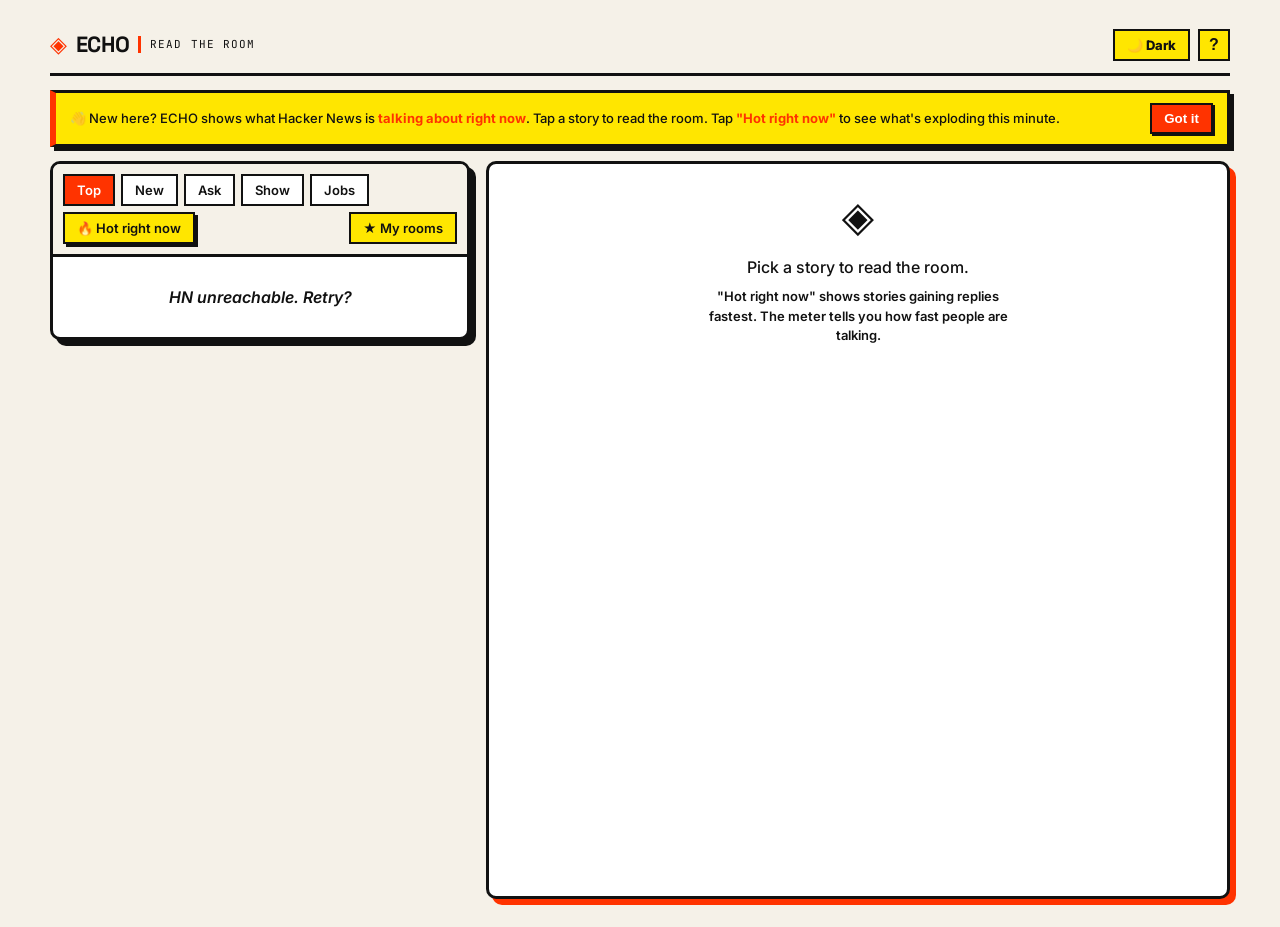
==== index.html @ 6caa63e9 "Mobile UX overhaul: full-screen reader takeover, back button, larger tap targets, safe-area, sticky " ====
<!DOCTYPE html>
<html lang="en">
<head>
  <meta charset="UTF-8">
  <meta name="viewport" content="width=device-width, initial-scale=1.0">
  <title>ECHO — read the room on Hacker News</title>
  <link rel="preconnect" href="https://fonts.googleapis.com">
  <link rel="preconnect" href="https://fonts.gstatic.com" crossorigin>
  <link href="https://fonts.googleapis.com/css2?family=Space+Grotesk:wght@400;500;600;700;800&family=Inter:wght@400;500;600;700&family=JetBrains+Mono:wght@400;500;700&display=swap" rel="stylesheet">
  <link rel="stylesheet" href="styles.css">
  <link rel="manifest" href="manifest.json">
</head>
<body>
  <div class="shell">
    <header class="topbar">
      <div class="brand">
        <span class="glyph">◈</span>
        <span class="name">ECHO</span>
        <span class="tag">read the room</span>
      </div>
      <div style="display:flex;gap:8px;align-items:center">
        <button class="theme-btn" id="theme-btn" title="Toggle dark / light">🌙 Dark</button>
        <button class="help-btn" id="help-btn" title="How to use ECHO">?</button>
      </div>
    </header>

    <div class="onboard" id="onboard">
      <span>👋 New here? ECHO shows what Hacker News is <b>talking about right now</b>. Tap a story to read the room. Tap <b>"Hot right now"</b> to see what's exploding this minute.</span>
      <button id="onboard-close">Got it</button>
    </div>

    <main class="layout">
      <section class="feed" id="feed">
        <div class="feed-tabs" id="tabs">
          <button class="tab active" data-feed="top">Top</button>
          <button class="tab" data-feed="new">New</button>
          <button class="tab" data-feed="ask">Ask</button>
          <button class="tab" data-feed="show">Show</button>
          <button class="tab" data-feed="job">Jobs</button>
          <button class="tab sort active" id="sort-hot" data-sort="hot">🔥 Hot right now</button>
          <button class="tab" id="rooms-btn">★ My rooms</button>
        </div>
        <div class="feed-list" id="feed-list">
          <div class="loading">tuning in…</div>
        </div>
      </section>

      <section class="reader" id="reader">
        <div class="reader-empty" id="reader-empty">
          <div class="reader-glyph">◈</div>
          <p>Pick a story to read the room.</p>
          <p class="hint">"Hot right now" shows stories gaining replies fastest. The meter tells you how fast people are talking.</p>
        </div>
        <article class="story" id="story" hidden>
          <button class="reader-back" id="reader-back" aria-label="Back to feed">← Back</button>
          <div class="story-actions">
            <button class="save-btn" id="save-btn">☆ Save</button>
          </div>
          <div class="story-meta">
            <span class="story-score" id="s-score"></span>
            <span class="story-by" id="s-by"></span>
            <span class="story-age" id="s-age"></span>
            <span class="hot-badge" id="s-hot" hidden>🔥 Hot right now</span>
          </div>
          <h1 class="story-title" id="s-title"></h1>
          <a class="story-link" id="s-url" target="_blank" rel="noopener"></a>
          <div class="velobar">
            <span class="velo-label">how fast people are replying</span>
            <div class="velo-track"><div class="velo-fill" id="s-velo"></div></div>
            <span class="velo-num" id="s-velo-num"></span>
          </div>
          <button class="summary-btn" id="summary-btn">✨ Summarize the debate</button>
          <div class="summary-box" id="summary-box" hidden></div>
          <div class="comments" id="comments">
            <div class="loading">loading the conversation…</div>
          </div>
        </article>
      </section>
    </main>

    <div class="rooms-panel" id="rooms-panel" hidden>
      <div class="rooms-head">
        <h2>★ My rooms</h2>
        <button id="rooms-close">✕</button>
      </div>
      <p class="rooms-sub">Save stories into rooms to group them. Stored on your device.</p>
      <div class="rooms-list" id="rooms-list"></div>
      <div class="room-new">
        <input type="text" id="room-name" placeholder="New room name (e.g. AI watch)" />
        <button id="room-add">Add</button>
      </div>
    </div>
  </div>

  <div class="modal" id="help-modal" hidden>
    <div class="modal-box">
      <h2>How to use ECHO</h2>
      <ul>
        <li><b>Top / New / Ask / Show / Jobs</b> — pick what to read.</li>
        <li><b>🔥 Hot right now</b> — sorts by how fast replies are arriving this minute (not total score).</li>
        <li><b>Velocity meter</b> — how quickly people are commenting. Full bar = busy debate.</li>
        <li><b>✨ Summarize the debate</b> — AI explains what commenters are arguing about.</li>
        <li><b>☆ Save / ★ My rooms</b> — keep stories you like, grouped your way.</li>
      </ul>
      <button id="help-close">Close</button>
    </div>
  </div>

  <script src="config.js"></script>
  <script src="app.js"></script>
</body>
</html>
---- styles.css ----
:root{
  --paper:#F5F1E8;
  --ink:#111111;
  --red:#FF3300;
  --yellow:#FFE600;
  --line:#111111;
  --r:10px;
}
*{box-sizing:border-box;margin:0;padding:0}
html{-webkit-text-size-adjust:100%}
body{font-family:"Inter",system-ui,sans-serif;background:var(--paper);color:var(--ink);
  line-height:1.5;padding:clamp(12px,3vw,28px)}
.shell{max-width:1180px;margin:0 auto;display:flex;flex-direction:column;gap:14px}

/* topbar */
.topbar{display:flex;justify-content:space-between;align-items:center;
  border-bottom:3px solid var(--line);padding-bottom:12px}
.brand{display:flex;align-items:center;gap:9px}
.glyph{color:var(--red);font-size:22px}
.name{font-family:"Space Grotesk",sans-serif;font-weight:800;font-size:22px;letter-spacing:-.02em}
.tag{font-family:"JetBrains Mono",monospace;font-size:11px;color:var(--ink);
  text-transform:uppercase;letter-spacing:.1em;border-left:3px solid var(--red);padding-left:9px}
.help-btn{width:32px;height:32px;border-radius:0;border:2px solid var(--line);
  background:var(--yellow);color:var(--ink);font-size:16px;cursor:pointer;font-weight:800}
.help-btn:hover{box-shadow:2px 2px 0 var(--line)}

/* onboarding */
.onboard{display:flex;align-items:center;gap:12px;background:var(--yellow);
  border:3px solid var(--line);border-left:6px solid var(--red);
  box-shadow:4px 4px 0 var(--line);padding:10px 14px;font-size:13px;color:var(--ink);font-weight:500}
.onboard b{color:var(--red)}
.onboard button{margin-left:auto;background:var(--red);color:#fff;border:2px solid var(--line);
  box-shadow:2px 2px 0 var(--line);padding:6px 12px;font-weight:800;cursor:pointer;white-space:nowrap}
.onboard button:active{transform:translate(2px,2px);box-shadow:0 0 0}

/* layout */
.layout{display:grid;grid-template-columns:minmax(320px,420px) 1fr;gap:16px;align-items:start}
@media(max-width:820px){.layout{grid-template-columns:1fr}}

/* feed */
.feed{background:#fff;border:3px solid var(--line);box-shadow:6px 6px 0 var(--line);
  border-radius:var(--r);overflow:hidden;max-height:82vh;display:flex;flex-direction:column}
.feed-tabs{display:flex;flex-wrap:wrap;gap:6px;padding:10px;border-bottom:3px solid var(--line);
  background:var(--paper);position:sticky;top:0;z-index:2}
.tab{background:#fff;border:2px solid var(--line);color:var(--ink);font-size:13px;
  font-weight:600;padding:6px 12px;border-radius:0;cursor:pointer;font-family:inherit}
.tab:hover{background:var(--yellow)}
.tab.active{background:var(--red);color:#fff;border-color:var(--line)}
.tab.sort{color:var(--ink);border:2px solid var(--line);background:var(--yellow)}
.tab.sort.active{background:var(--yellow);color:var(--ink);box-shadow:3px 3px 0 var(--line)}
#rooms-btn{margin-left:auto;background:var(--yellow);color:var(--ink);border:2px solid var(--line)}
.feed-list{overflow-y:auto;padding:8px}
.fitem{padding:12px;border:2px solid var(--line);box-shadow:3px 3px 0 var(--line);
  background:#fff;cursor:pointer;display:flex;flex-direction:column;gap:6px;margin-bottom:8px;
  transition:transform .08s,box-shadow .08s}
.fitem:hover{transform:translate(-1px,-1px);box-shadow:4px 4px 0 var(--line)}
.fitem:active{transform:translate(2px,2px);box-shadow:1px 1px 0 var(--line)}
.fitem.active{background:var(--yellow);border-color:var(--line)}
.fitem-top{display:flex;align-items:baseline;gap:8px}
.frank{font-family:"JetBrains Mono",monospace;font-size:11px;color:var(--ink);font-weight:700;min-width:20px}
.ftitle{font-size:14px;font-weight:700;line-height:1.35;flex:1}
.fmeta{display:flex;gap:12px;font-size:11px;color:var(--ink);font-family:"JetBrains Mono",monospace;flex-wrap:wrap;font-weight:600}
.fmeta .score{color:var(--red)}
.fvelo{display:flex;align-items:center;gap:6px;margin-top:2px}
.fvelo-bar{flex:1;height:6px;background:#fff;border:2px solid var(--line);border-radius:0;overflow:hidden}
.fvelo-bar i{display:block;height:100%;background:var(--red);border-radius:0}
.fvelo-num{font-size:10px;color:var(--ink);font-family:"JetBrains Mono",monospace;font-weight:700;min-width:60px;text-align:right}
.hot-badge{font-size:10px;color:var(--ink);background:var(--yellow);padding:1px 6px;border:2px solid var(--line);font-weight:800}

/* reader */
.reader{background:#fff;border:3px solid var(--line);box-shadow:6px 6px 0 var(--red);
  border-radius:var(--r);min-height:82vh;padding:20px;overflow-y:auto;max-height:82vh}
.reader-empty{display:flex;flex-direction:column;align-items:center;justify-content:center;
  height:100%;text-align:center;color:var(--ink);gap:8px;font-weight:500}
.reader-glyph{font-size:42px;color:var(--line)}
.reader-empty .hint{font-size:13px;max-width:34ch;font-weight:600}
.story-actions{margin-bottom:10px}
.save-btn{background:var(--yellow);border:2px solid var(--line);color:var(--ink);
  box-shadow:3px 3px 0 var(--line);border-radius:0;padding:6px 14px;cursor:pointer;font-size:13px;font-weight:800}
.save-btn:active{transform:translate(2px,2px);box-shadow:0 0 0}
.save-btn.saved{background:var(--red);color:#fff}
.story-meta{display:flex;align-items:center;gap:12px;font-size:12px;color:var(--ink);
  font-family:"JetBrains Mono",monospace;margin-bottom:10px;flex-wrap:wrap;font-weight:600}
.story-score{color:var(--red)}
.hot-badge{font-size:10px;color:var(--ink);background:var(--yellow);padding:2px 7px;border:2px solid var(--line);font-weight:800}
.story-title{font-family:"Space Grotesk",sans-serif;font-size:clamp(20px,3vw,28px);
  font-weight:800;line-height:1.1;letter-spacing:-.01em;margin-bottom:8px}
.story-link{display:inline-block;font-size:12px;color:var(--red);text-decoration:none;
  font-family:"JetBrains Mono",monospace;font-weight:700;margin-bottom:16px;word-break:break-all}
.story-link:hover{text-decoration:underline;background:var(--yellow)}
.velobar{display:flex;align-items:center;gap:10px;padding:12px 14px;background:var(--paper);
  border:2px solid var(--line);box-shadow:3px 3px 0 var(--line);margin-bottom:14px}
.velo-label{font-size:11px;color:var(--ink);font-weight:700;white-space:nowrap;text-transform:uppercase;letter-spacing:.05em}
.velo-track{flex:1;height:10px;background:#fff;border:2px solid var(--line);border-radius:0;overflow:hidden}
.velo-fill{height:100%;background:var(--red);border-radius:0;width:0;transition:width .4s}
.velo-num{font-family:"JetBrains Mono",monospace;font-size:13px;color:var(--ink);font-weight:800;white-space:nowrap}
.summary-btn{background:var(--yellow);border:2px solid var(--line);color:var(--ink);
  box-shadow:3px 3px 0 var(--line);border-radius:0;padding:9px 14px;cursor:pointer;font-size:13px;font-weight:800;margin-bottom:12px}
.summary-btn:hover{background:#fff}
.summary-btn:active{transform:translate(2px,2px);box-shadow:0 0 0}
.summary-box{background:#fff;border:2px solid var(--line);border-left:6px solid var(--red);
  box-shadow:4px 4px 0 var(--line);padding:14px 16px;font-size:14px;line-height:1.6;margin-bottom:14px;color:var(--ink);font-weight:500}
.summary-box .sum-head{display:flex;align-items:center;gap:7px;font-family:"JetBrains Mono",monospace;
  font-size:11px;text-transform:uppercase;letter-spacing:.08em;color:var(--red);margin-bottom:10px;font-weight:700}
.summary-box ul{list-style:none;display:flex;flex-direction:column;gap:10px;margin:0;padding:0}
.summary-box li{position:relative;padding-left:20px;color:var(--ink);font-weight:500}
.summary-box li::before{content:"▸";position:absolute;left:0;color:var(--red);font-weight:800}
.summary-box.loading{color:var(--ink);font-style:italic;border-left-color:var(--line);font-weight:600}
.summary-box.error{color:var(--red);border-left-color:var(--red);font-weight:700}
.comments{display:flex;flex-direction:column;gap:14px}
.cm{font-size:14px;line-height:1.55}
.cm-head{display:flex;gap:10px;align-items:center;font-size:12px;color:var(--ink);
  font-family:"JetBrains Mono",monospace;margin-bottom:4px;font-weight:600}
.cm-by{color:var(--ink);font-weight:800}
.cm-text{padding-left:12px;border-left:3px solid var(--line);color:var(--ink);font-weight:500}
.cm-text p{margin:0 0 8px}
.cm.collapsed .cm-text,.cm.collapsed .cm-kids{display:none}
.cm-toggle{cursor:pointer;color:var(--red);user-select:none;font-weight:800}
.cm-kids{margin-top:12px;padding-left:16px;border-left:2px solid var(--line);
  display:flex;flex-direction:column;gap:12px}
.loading{color:var(--ink);font-style:italic;padding:20px;text-align:center;font-weight:600}

/* skeleton shimmer */
.skeleton{display:flex;flex-direction:column;gap:8px;cursor:default;box-shadow:none!important;border-style:dashed!important}
.sk-line{height:12px;background:linear-gradient(90deg,rgba(128,128,128,.18),rgba(128,128,128,.35),rgba(128,128,128,.18));background-size:200% 100%;animation:shimmer 1.1s infinite;margin-bottom:4px}
.sk-bar{height:6px;background:linear-gradient(90deg,rgba(128,128,128,.18),rgba(128,128,128,.35),rgba(128,128,128,.18));background-size:200% 100%;animation:shimmer 1.1s infinite}
@keyframes shimmer{0%{background-position:200% 0}100%{background-position:-200% 0}}

/* rooms */
.rooms-panel[hidden]{display:none}
.rooms-panel{position:fixed;top:0;right:0;width:min(340px,90vw);height:100vh;background:#fff;
  border-left:3px solid var(--line);padding:18px;overflow-y:auto;z-index:10;box-shadow:-6px 0 0 var(--red)}
.rooms-head{display:flex;justify-content:space-between;align-items:center;margin-bottom:4px}
.rooms-head h2{font-family:"Space Grotesk",sans-serif;font-size:17px;font-weight:800}
.rooms-head button{background:var(--yellow);border:2px solid var(--line);color:var(--ink);font-size:16px;cursor:pointer;width:30px;height:30px;font-weight:800}
.rooms-sub{font-size:12px;color:var(--ink);margin-bottom:14px;font-weight:500}
.rooms-list{display:flex;flex-direction:column;gap:8px;margin-bottom:16px}
.room-item{display:flex;justify-content:space-between;align-items:center;background:var(--paper);
  border:2px solid var(--line);box-shadow:3px 3px 0 var(--line);padding:10px 12px;font-size:13px;font-weight:600}
.room-item button{background:none;border:none;color:var(--ink);cursor:pointer;font-size:16px;font-weight:800}
.room-new{display:flex;gap:8px}
.room-new input{flex:1;background:#fff;border:2px solid var(--line);border-radius:0;
  padding:8px 10px;color:var(--ink);font-family:inherit;font-size:13px;font-weight:500}
.room-new button{background:var(--red);color:#fff;border:2px solid var(--line);box-shadow:2px 2px 0 var(--line);border-radius:0;padding:8px 14px;font-weight:800;cursor:pointer}

/* theme toggle */
.theme-btn{width:auto;padding:0 12px;height:32px;border-radius:0;border:2px solid var(--line);
  background:var(--yellow);color:var(--ink);font-size:13px;cursor:pointer;font-weight:800;
  font-family:"Inter",sans-serif;display:flex;align-items:center;gap:5px}
.theme-btn:hover{box-shadow:2px 2px 0 var(--line)}
.theme-btn:active{transform:translate(2px,2px);box-shadow:0 0 0}

/* theme morph */
.theme-morph{position:fixed;inset:0;z-index:50;pointer-events:none;
  background:var(--ink);opacity:0;visibility:hidden}
.theme-morph.run{visibility:visible;opacity:1;
  clip-path:circle(0% at var(--mx,90%) var(--my,5%));
  transition:clip-path .55s cubic-bezier(.7,0,.3,1)}
.theme-morph.run.go{clip-path:circle(150% at var(--mx,90%) var(--my,5%))}

/* ===== DARK theme (brutalist dark — refined) ===== */
[data-theme="dark"]{
  --paper:#0E0E12;
  --ink:#E8E8EC;
  --red:#FF5C3D;
  --yellow:#FFE600;
  --line:rgba(255,255,255,0.14);
}
[data-theme="dark"] body{background:var(--paper)}
[data-theme="dark"] .feed,
[data-theme="dark"] .reader,
[data-theme="dark"] .fitem,
[data-theme="dark"] .tab,
[data-theme="dark"] .save-btn,
[data-theme="dark"] .summary-btn,
[data-theme="dark"] .modal-box,
[data-theme="dark"] .room-item,
[data-theme="dark"] .room-new input,
[data-theme="dark"] .rooms-head button,
[data-theme="dark"] .help-btn{background:#16161C;border-color:var(--line)}
[data-theme="dark"] .feed,
[data-theme="dark"] .reader{box-shadow:6px 6px 0 #000}
[data-theme="dark"] .fitem{box-shadow:3px 3px 0 #000}
[data-theme="dark"] .feed-tabs,
[data-theme="dark"] .onboard,
[data-theme="dark"] .velobar,
[data-theme="dark"] .rooms-panel{background:#16161C}
[data-theme="dark"] .onboard{background:#1C1C22}
[data-theme="dark"] .fvelo-bar,
[data-theme="dark"] .velo-track{background:#2A2A32}
[data-theme="dark"] .summary-box{background:#1A1A20}
[data-theme="dark"] .cm-text{border-color:var(--line)}
[data-theme="dark"] .modal{background:rgba(0,0,0,.75)}
[data-theme="dark"] .help-btn{background:var(--yellow);color:var(--ink)}
[data-theme="dark"] .room-new button{background:var(--red);color:#fff}
[data-theme="dark"] .tab:hover{background:#22222A}
[data-theme="dark"] .tab.active{background:var(--red);color:#fff}
[data-theme="dark"] .fitem.active{background:#22222A}
[data-theme="dark"] .hot-badge{background:var(--yellow);color:#0E0E12}
[data-theme="dark"] .reader-empty .hint{color:var(--ink)}
[data-theme="dark"] .loading{color:var(--ink)}

/* modal */
.modal[hidden]{display:none}
.modal{position:fixed;inset:0;background:rgba(17,17,17,.5);display:flex;align-items:center;justify-content:center;z-index:20}
.modal-box{background:#fff;border:3px solid var(--line);box-shadow:8px 8px 0 var(--red);
  border-radius:0;padding:24px;max-width:440px;width:90%}
.modal-box h2{font-family:"Space Grotesk",sans-serif;margin-bottom:14px;font-weight:800}
.modal-box ul{list-style:none;display:flex;flex-direction:column;gap:10px;font-size:14px;margin-bottom:18px;font-weight:500}
.modal-box li{padding-left:14px;border-left:3px solid var(--red);color:var(--ink);font-weight:600}
.modal-box b{color:var(--red)}
.modal-box button{background:var(--yellow);color:var(--ink);border:2px solid var(--line);box-shadow:3px 3px 0 var(--line);border-radius:0;padding:8px 16px;font-weight:800;cursor:pointer}
.modal-box button:active{transform:translate(2px,2px);box-shadow:0 0 0}
.footer{text-align:center;font-size:11px;color:var(--ink);font-family:"JetBrains Mono",monospace;padding-top:4px;font-weight:600}
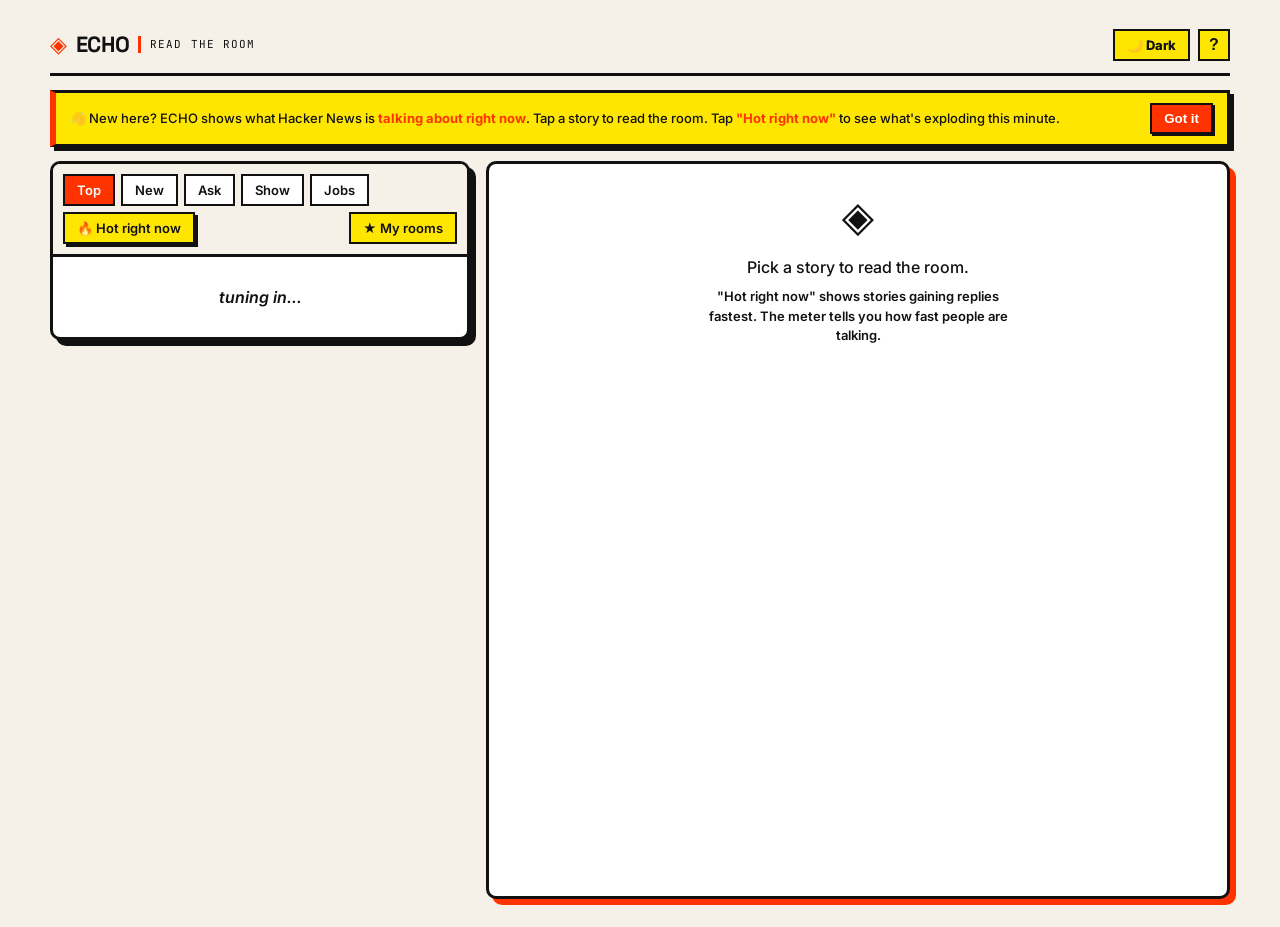
==== commit b5bc5a1e: "Revert to pre-mobile-overhaul state: core ECHO only, original simple mobile, no takeover/back-button" ====
--- a/index.html
+++ b/index.html
@@ -52,7 +52,6 @@
           <p class="hint">"Hot right now" shows stories gaining replies fastest. The meter tells you how fast people are talking.</p>
         </div>
         <article class="story" id="story" hidden>
-          <button class="reader-back" id="reader-back" aria-label="Back to feed">← Back</button>
           <div class="story-actions">
             <button class="save-btn" id="save-btn">☆ Save</button>
           </div>
--- a/styles.css
+++ b/styles.css
@@ -212,3 +212,69 @@
 .modal-box button{background:var(--yellow);color:var(--ink);border:2px solid var(--line);box-shadow:3px 3px 0 var(--line);border-radius:0;padding:8px 16px;font-weight:800;cursor:pointer}
 .modal-box button:active{transform:translate(2px,2px);box-shadow:0 0 0}
 .footer{text-align:center;font-size:11px;color:var(--ink);font-family:"JetBrains Mono",monospace;padding-top:4px;font-weight:600}
+
+/* mobile-only back button (hidden on desktop) */
+.reader-back{display:none}
+@media (max-width: 820px){
+  .reader-back{display:inline-block;background:var(--yellow);border:2px solid var(--line);
+    box-shadow:2px 2px 0 var(--line);color:var(--ink);font-weight:800;font-size:13px;
+    padding:8px 14px;cursor:pointer;margin-bottom:10px}
+  .reader-back:active{transform:translate(2px,2px);box-shadow:0 0 0}
+  .reader::before{display:none!important}
+}
+
+/* ===== MOBILE — excellent UX ===== */
+@media (max-width: 820px) {
+  body{padding:10px;padding-bottom:calc(10px + env(safe-area-inset-bottom))}
+  .shell{gap:10px}
+  .topbar{padding-bottom:8px}
+  .name{font-size:18px}
+  .tag{display:none}
+  .theme-btn,.help-btn{height:38px;font-size:14px}
+  .help-btn{width:38px}
+
+  /* single column, feed first as a compact list */
+  .layout{grid-template-columns:1fr;gap:10px}
+  .feed{max-height:none;border-width:2px}
+  .feed-tabs{position:sticky;top:0;padding:8px;gap:5px;z-index:6;
+    box-shadow:0 3px 0 var(--line)}
+  .tab{font-size:12px;padding:7px 11px}
+  .fitem{padding:14px;margin-bottom:8px}
+  .ftitle{font-size:15px}
+  .fvelo-num{font-size:11px;min-width:54px}
+
+  /* reader becomes a full-screen takeover ONLY when a story is open */
+  .reader.open{position:fixed;inset:0;z-index:40;max-height:none;height:100dvh;
+    border-width:0;box-shadow:none;border-radius:0;padding:16px 16px calc(24px + env(safe-area-inset-bottom));
+    overflow-y:auto;animation:slideup .28s cubic-bezier(.2,.8,.2,1)}
+  @keyframes slideup{from{transform:translateY(8%)}to{transform:translateY(0)}}
+  .reader .story-title{font-size:26px}
+  .story-actions{display:flex;gap:10px;position:sticky;top:0;background:var(--paper);
+    padding:6px 0;z-index:3;margin-bottom:6px}
+  .save-btn,.summary-btn,.icon-btn{height:42px;font-size:15px}
+  .summary-btn{width:100%}
+  .velobar{padding:14px}
+  .comments{font-size:15px}
+  .cm-text{padding-left:14px}
+
+  /* rooms panel full width */
+  .rooms-panel{width:100vw;box-shadow:none}
+  .rooms-head h2{font-size:20px}
+
+  /* modal full width */
+  .modal-box{width:94%;padding:20px}
+
+  /* floating "back to feed" when reader open on mobile */
+}
+@media (max-width: 820px) and (pointer:coarse){
+  /* on touch, show back affordance and dismiss reader on back tap */
+  .reader::before{display:block}
+  .reader{padding-top:48px}
+}
+@media (max-width: 820px){
+  .theme-morph{--mx:90%;--my:5%}
+}
+/* desktop: clicking feed item opens reader inline; mobile handled by CSS takeover */
+@media (min-width: 821px){
+  .reader{position:relative;inset:auto;height:auto}
+}
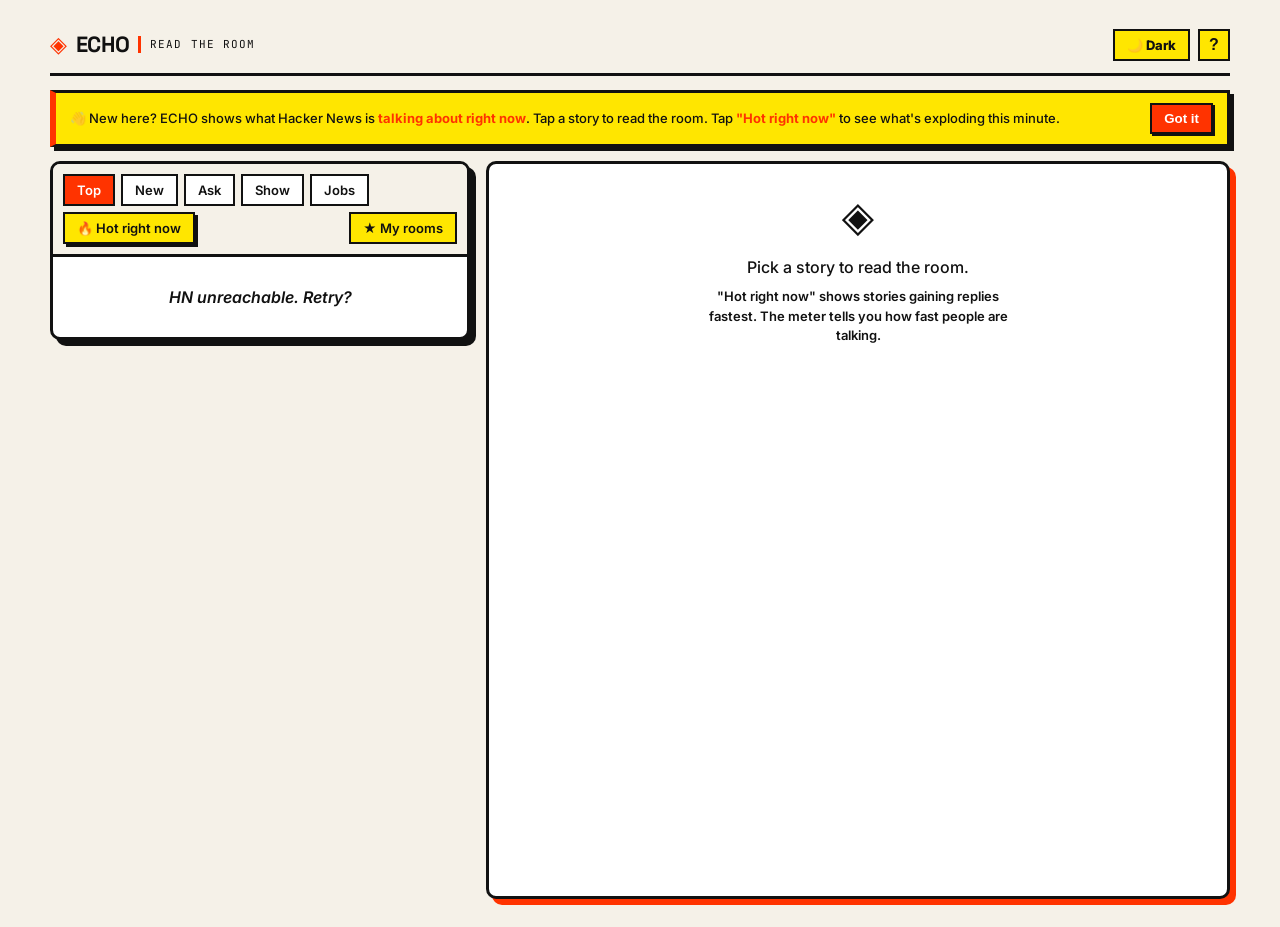
==== commit 4b1a9dfa: "Mobile: tap story → full-screen reader with ← back arrow; scoped .reader.open so empty feed stays vi" ====
--- a/index.html
+++ b/index.html
@@ -52,6 +52,7 @@
           <p class="hint">"Hot right now" shows stories gaining replies fastest. The meter tells you how fast people are talking.</p>
         </div>
         <article class="story" id="story" hidden>
+          <button class="reader-back" id="reader-back" aria-label="Back to feed">← Back</button>
           <div class="story-actions">
             <button class="save-btn" id="save-btn">☆ Save</button>
           </div>
--- a/styles.css
+++ b/styles.css
@@ -212,69 +212,3 @@
 .modal-box button{background:var(--yellow);color:var(--ink);border:2px solid var(--line);box-shadow:3px 3px 0 var(--line);border-radius:0;padding:8px 16px;font-weight:800;cursor:pointer}
 .modal-box button:active{transform:translate(2px,2px);box-shadow:0 0 0}
 .footer{text-align:center;font-size:11px;color:var(--ink);font-family:"JetBrains Mono",monospace;padding-top:4px;font-weight:600}
-
-/* mobile-only back button (hidden on desktop) */
-.reader-back{display:none}
-@media (max-width: 820px){
-  .reader-back{display:inline-block;background:var(--yellow);border:2px solid var(--line);
-    box-shadow:2px 2px 0 var(--line);color:var(--ink);font-weight:800;font-size:13px;
-    padding:8px 14px;cursor:pointer;margin-bottom:10px}
-  .reader-back:active{transform:translate(2px,2px);box-shadow:0 0 0}
-  .reader::before{display:none!important}
-}
-
-/* ===== MOBILE — excellent UX ===== */
-@media (max-width: 820px) {
-  body{padding:10px;padding-bottom:calc(10px + env(safe-area-inset-bottom))}
-  .shell{gap:10px}
-  .topbar{padding-bottom:8px}
-  .name{font-size:18px}
-  .tag{display:none}
-  .theme-btn,.help-btn{height:38px;font-size:14px}
-  .help-btn{width:38px}
-
-  /* single column, feed first as a compact list */
-  .layout{grid-template-columns:1fr;gap:10px}
-  .feed{max-height:none;border-width:2px}
-  .feed-tabs{position:sticky;top:0;padding:8px;gap:5px;z-index:6;
-    box-shadow:0 3px 0 var(--line)}
-  .tab{font-size:12px;padding:7px 11px}
-  .fitem{padding:14px;margin-bottom:8px}
-  .ftitle{font-size:15px}
-  .fvelo-num{font-size:11px;min-width:54px}
-
-  /* reader becomes a full-screen takeover ONLY when a story is open */
-  .reader.open{position:fixed;inset:0;z-index:40;max-height:none;height:100dvh;
-    border-width:0;box-shadow:none;border-radius:0;padding:16px 16px calc(24px + env(safe-area-inset-bottom));
-    overflow-y:auto;animation:slideup .28s cubic-bezier(.2,.8,.2,1)}
-  @keyframes slideup{from{transform:translateY(8%)}to{transform:translateY(0)}}
-  .reader .story-title{font-size:26px}
-  .story-actions{display:flex;gap:10px;position:sticky;top:0;background:var(--paper);
-    padding:6px 0;z-index:3;margin-bottom:6px}
-  .save-btn,.summary-btn,.icon-btn{height:42px;font-size:15px}
-  .summary-btn{width:100%}
-  .velobar{padding:14px}
-  .comments{font-size:15px}
-  .cm-text{padding-left:14px}
-
-  /* rooms panel full width */
-  .rooms-panel{width:100vw;box-shadow:none}
-  .rooms-head h2{font-size:20px}
-
-  /* modal full width */
-  .modal-box{width:94%;padding:20px}
-
-  /* floating "back to feed" when reader open on mobile */
-}
-@media (max-width: 820px) and (pointer:coarse){
-  /* on touch, show back affordance and dismiss reader on back tap */
-  .reader::before{display:block}
-  .reader{padding-top:48px}
-}
-@media (max-width: 820px){
-  .theme-morph{--mx:90%;--my:5%}
-}
-/* desktop: clicking feed item opens reader inline; mobile handled by CSS takeover */
-@media (min-width: 821px){
-  .reader{position:relative;inset:auto;height:auto}
-}
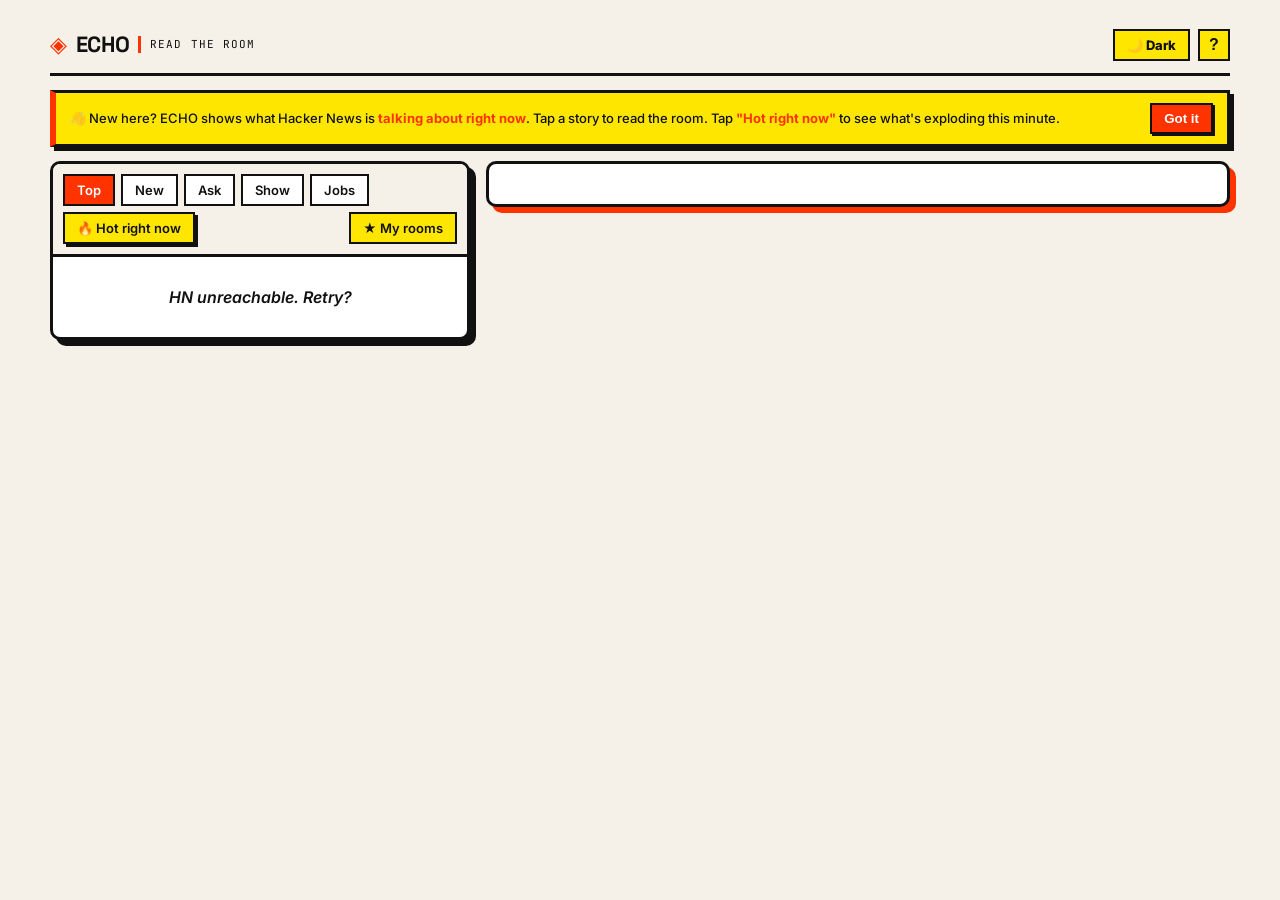
==== commit 0b6dcdc4: "Remove empty reader state entirely (no 'Pick a story' block) — clean until a story is tapped" ====
--- a/index.html
+++ b/index.html
@@ -46,11 +46,6 @@
       </section>
 
       <section class="reader" id="reader">
-        <div class="reader-empty" id="reader-empty">
-          <div class="reader-glyph">◈</div>
-          <p>Pick a story to read the room.</p>
-          <p class="hint">"Hot right now" shows stories gaining replies fastest. The meter tells you how fast people are talking.</p>
-        </div>
         <article class="story" id="story" hidden>
           <button class="reader-back" id="reader-back" aria-label="Back to feed">← Back</button>
           <div class="story-actions">
--- a/styles.css
+++ b/styles.css
@@ -69,11 +69,11 @@
 
 /* reader */
 .reader{background:#fff;border:3px solid var(--line);box-shadow:6px 6px 0 var(--red);
-  border-radius:var(--r);min-height:82vh;padding:20px;overflow-y:auto;max-height:82vh}
+  border-radius:var(--r);padding:20px;overflow-y:auto;max-height:82vh}
 .reader-empty{display:flex;flex-direction:column;align-items:center;justify-content:center;
-  height:100%;text-align:center;color:var(--ink);gap:8px;font-weight:500}
-.reader-glyph{font-size:42px;color:var(--line)}
-.reader-empty .hint{font-size:13px;max-width:34ch;font-weight:600}
+  min-height:60vh;text-align:center;color:var(--ink);gap:8px;font-weight:500;padding:20px}
+.reader-glyph{font-size:34px;color:var(--line);margin-bottom:4px}
+.reader-empty .hint{font-size:13px;max-width:34ch;font-weight:600;line-height:1.5}
 .story-actions{margin-bottom:10px}
 .save-btn{background:var(--yellow);border:2px solid var(--line);color:var(--ink);
   box-shadow:3px 3px 0 var(--line);border-radius:0;padding:6px 14px;cursor:pointer;font-size:13px;font-weight:800}
@@ -212,3 +212,33 @@
 .modal-box button{background:var(--yellow);color:var(--ink);border:2px solid var(--line);box-shadow:3px 3px 0 var(--line);border-radius:0;padding:8px 16px;font-weight:800;cursor:pointer}
 .modal-box button:active{transform:translate(2px,2px);box-shadow:0 0 0}
 .footer{text-align:center;font-size:11px;color:var(--ink);font-family:"JetBrains Mono",monospace;padding-top:4px;font-weight:600}
+
+/* ===== MOBILE: tap story → full-screen reader + back arrow ===== */
+.reader-back{display:none}
+@media (max-width: 820px) {
+  body{padding:10px}
+  .shell{gap:10px}
+  .name{font-size:18px}
+  .tag{display:none}
+  .layout{grid-template-columns:1fr}
+  .feed{max-height:none;border-width:2px}
+  .tab{font-size:12px;padding:7px 11px}
+  .fitem{padding:14px;margin-bottom:8px}
+  .ftitle{font-size:15px}
+
+  /* only the OPEN reader takes over the screen */
+  .reader.open{position:fixed;inset:0;z-index:40;max-height:none;height:100dvh;
+    border-width:0;box-shadow:none;border-radius:0;
+    padding:16px 16px calc(24px + env(safe-area-inset-bottom));
+    overflow-y:auto;animation:slideup .26s cubic-bezier(.2,.8,.2,1);background:var(--paper)}
+  @keyframes slideup{from{transform:translateY(6%)}to{transform:translateY(0)}}
+
+  .reader-back{display:inline-block;background:var(--yellow);border:2px solid var(--line);
+    box-shadow:2px 2px 0 var(--line);color:var(--ink);font-weight:800;font-size:13px;
+    padding:8px 14px;cursor:pointer;margin-bottom:10px}
+  .reader-back:active{transform:translate(2px,2px);box-shadow:0 0 0}
+  .reader .story-title{font-size:25px}
+  .save-btn,.summary-btn{height:42px;font-size:15px}
+  .summary-btn{width:100%}
+  .rooms-panel{width:100vw;box-shadow:none}
+}
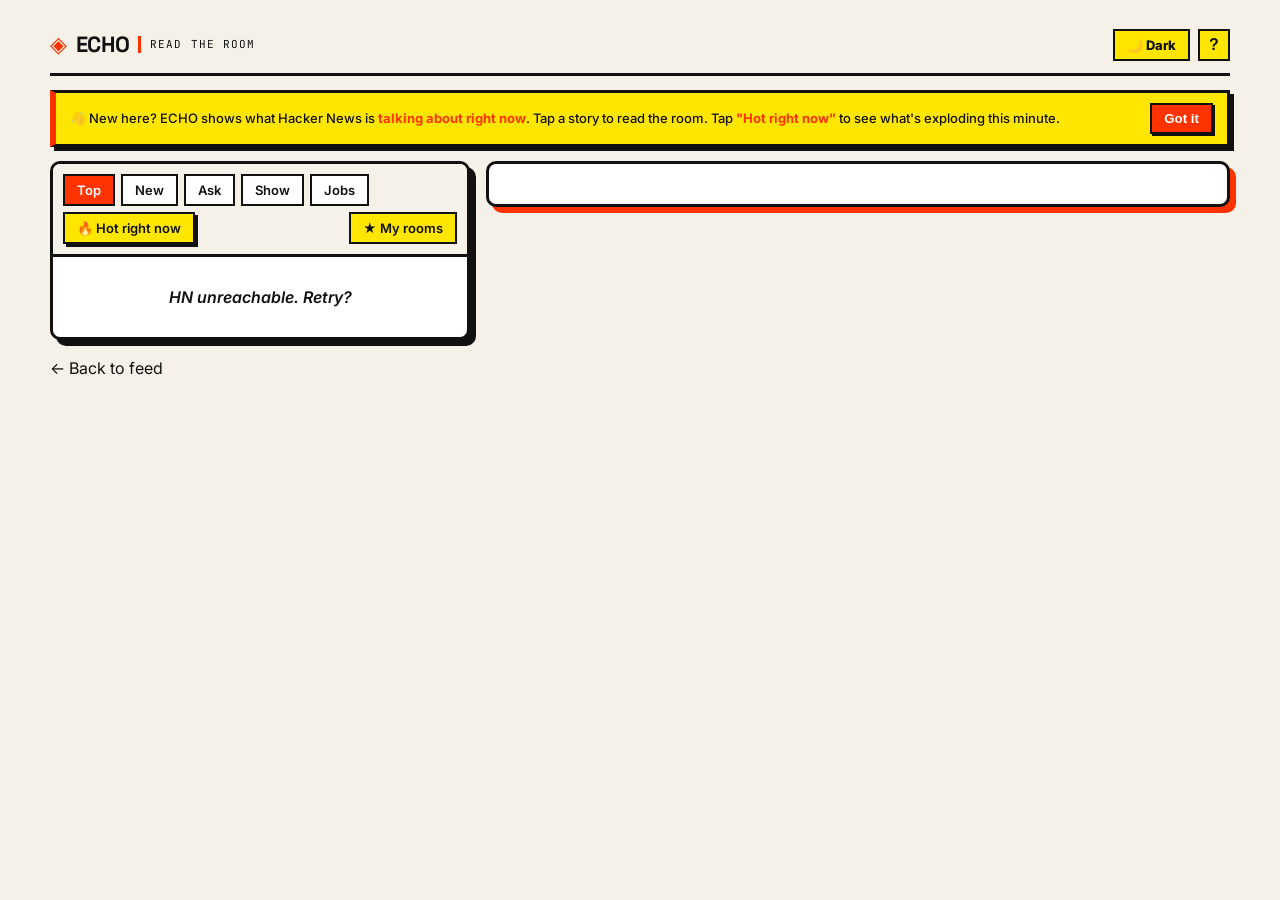
==== commit 8eaeb357: "Fix mobile back (fixed top+bottom tab) + dark theme cohesive (red links, no blue clash)" ====
--- a/index.html
+++ b/index.html
@@ -11,6 +11,7 @@
   <link rel="manifest" href="manifest.json">
 </head>
 <body>
+  <div class="theme-morph" id="theme-morph" aria-hidden="true"></div>
   <div class="shell">
     <header class="topbar">
       <div class="brand">
@@ -71,6 +72,7 @@
           </div>
         </article>
       </section>
+      <div class="reader-back-tab" id="reader-back-tab">← Back to feed</div>
     </main>
 
     <div class="rooms-panel" id="rooms-panel" hidden>
--- a/styles.css
+++ b/styles.css
@@ -70,10 +70,6 @@
 /* reader */
 .reader{background:#fff;border:3px solid var(--line);box-shadow:6px 6px 0 var(--red);
   border-radius:var(--r);padding:20px;overflow-y:auto;max-height:82vh}
-.reader-empty{display:flex;flex-direction:column;align-items:center;justify-content:center;
-  min-height:60vh;text-align:center;color:var(--ink);gap:8px;font-weight:500;padding:20px}
-.reader-glyph{font-size:34px;color:var(--line);margin-bottom:4px}
-.reader-empty .hint{font-size:13px;max-width:34ch;font-weight:600;line-height:1.5}
 .story-actions{margin-bottom:10px}
 .save-btn{background:var(--yellow);border:2px solid var(--line);color:var(--ink);
   box-shadow:3px 3px 0 var(--line);border-radius:0;padding:6px 14px;cursor:pointer;font-size:13px;font-weight:800}
@@ -197,7 +193,6 @@
 [data-theme="dark"] .tab.active{background:var(--red);color:#fff}
 [data-theme="dark"] .fitem.active{background:#22222A}
 [data-theme="dark"] .hot-badge{background:var(--yellow);color:#0E0E12}
-[data-theme="dark"] .reader-empty .hint{color:var(--ink)}
 [data-theme="dark"] .loading{color:var(--ink)}
 
 /* modal */
@@ -233,9 +228,10 @@
     overflow-y:auto;animation:slideup .26s cubic-bezier(.2,.8,.2,1);background:var(--paper)}
   @keyframes slideup{from{transform:translateY(6%)}to{transform:translateY(0)}}
 
-  .reader-back{display:inline-block;background:var(--yellow);border:2px solid var(--line);
+  .reader-back{display:inline-block;position:sticky;top:0;z-index:5;
+    background:var(--yellow);border:2px solid var(--line);
     box-shadow:2px 2px 0 var(--line);color:var(--ink);font-weight:800;font-size:13px;
-    padding:8px 14px;cursor:pointer;margin-bottom:10px}
+    padding:8px 14px;cursor:pointer;margin:0 0 10px}
   .reader-back:active{transform:translate(2px,2px);box-shadow:0 0 0}
   .reader .story-title{font-size:25px}
   .save-btn,.summary-btn{height:42px;font-size:15px}
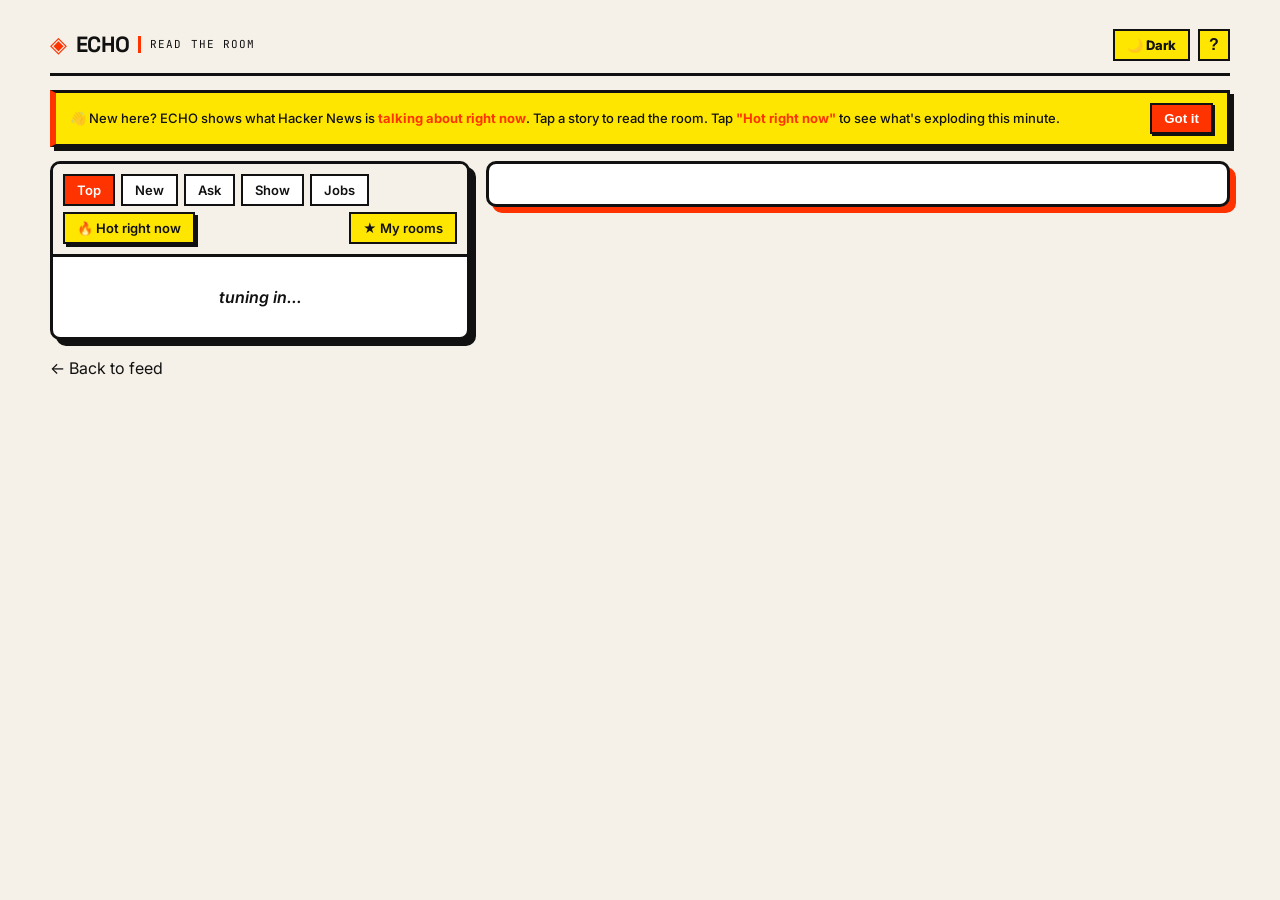
==== commit c3ce45cf: "Remove #4 explain + #5 ECHO discussion; add summary rate-limit (2 per 5 topics)" ====
--- a/styles.css
+++ b/styles.css
@@ -69,7 +69,7 @@
 
 /* reader */
 .reader{background:#fff;border:3px solid var(--line);box-shadow:6px 6px 0 var(--red);
-  border-radius:var(--r);padding:20px;overflow-y:auto;max-height:82vh}
+  border-radius:var(--r);padding:20px;overflow-y:auto;max-height:82vh;overflow-x:hidden}
 .story-actions{margin-bottom:10px}
 .save-btn{background:var(--yellow);border:2px solid var(--line);color:var(--ink);
   box-shadow:3px 3px 0 var(--line);border-radius:0;padding:6px 14px;cursor:pointer;font-size:13px;font-weight:800}
@@ -80,9 +80,10 @@
 .story-score{color:var(--red)}
 .hot-badge{font-size:10px;color:var(--ink);background:var(--yellow);padding:2px 7px;border:2px solid var(--line);font-weight:800}
 .story-title{font-family:"Space Grotesk",sans-serif;font-size:clamp(20px,3vw,28px);
-  font-weight:800;line-height:1.1;letter-spacing:-.01em;margin-bottom:8px}
-.story-link{display:inline-block;font-size:12px;color:var(--red);text-decoration:none;
-  font-family:"JetBrains Mono",monospace;font-weight:700;margin-bottom:16px;word-break:break-all}
+  font-weight:800;line-height:1.15;letter-spacing:-.01em;margin-bottom:8px;
+  overflow-wrap:break-word;word-break:break-word;hyphens:auto}
+.story-link{display:inline-block;max-width:100%;font-size:12px;color:var(--red);text-decoration:none;
+  font-family:"JetBrains Mono",monospace;font-weight:700;margin-bottom:16px;word-break:break-all;overflow-wrap:anywhere}
 .story-link:hover{text-decoration:underline;background:var(--yellow)}
 .velobar{display:flex;align-items:center;gap:10px;padding:12px 14px;background:var(--paper);
   border:2px solid var(--line);box-shadow:3px 3px 0 var(--line);margin-bottom:14px}
@@ -101,6 +102,44 @@
 .summary-box ul{list-style:none;display:flex;flex-direction:column;gap:10px;margin:0;padding:0}
 .summary-box li{position:relative;padding-left:20px;color:var(--ink);font-weight:500}
 .summary-box li::before{content:"▸";position:absolute;left:0;color:var(--red);font-weight:800}
+
+/* ===== #4 Explain-like-I'm-new ===== */
+.explain-box{background:var(--paper);border:2px solid var(--line);box-shadow:3px 3px 0 var(--line);
+  padding:12px 14px;margin-bottom:14px}
+.explain-head{display:flex;justify-content:space-between;align-items:center;font-family:"JetBrains Mono",monospace;
+  font-size:11px;text-transform:uppercase;letter-spacing:.08em;color:var(--red);font-weight:700;margin-bottom:6px}
+.explain-refresh{background:var(--yellow);border:2px solid var(--line);color:var(--ink);font-weight:800;
+  width:26px;height:26px;cursor:pointer;font-size:14px}
+.explain-refresh:active{transform:translate(2px,2px)}
+.explain-text{font-size:14px;line-height:1.55;color:var(--ink);font-weight:500}
+.explain-text.loading{font-style:italic;opacity:.7}
+.explain-text.error{color:var(--red)}
+
+/* ===== #5 ECHO discussion (local comments) ===== */
+.echo-comments{margin-top:18px;border-top:3px solid var(--line);padding-top:14px}
+.ec-head{display:flex;justify-content:space-between;align-items:center;margin-bottom:8px}
+.ec-head h3{font-family:"Space Grotesk",sans-serif;font-size:15px;font-weight:800}
+.ec-signin{background:var(--yellow);border:2px solid var(--line);color:var(--ink);box-shadow:2px 2px 0 var(--line);
+  padding:5px 12px;cursor:pointer;font-weight:800;font-size:12px}
+.ec-signin:active{transform:translate(2px,2px);box-shadow:0 0 0}
+.ec-status{font-size:12px;color:var(--ink);font-weight:600;margin-bottom:8px;font-family:"JetBrains Mono",monospace}
+.ec-list{display:flex;flex-direction:column;gap:10px;margin-bottom:12px}
+.ec-item{background:#fff;border:2px solid var(--line);box-shadow:2px 2px 0 var(--line);padding:10px 12px}
+.ec-item .ec-by{font-weight:800;font-size:13px}
+.ec-item .ec-body{font-size:14px;line-height:1.5;margin:4px 0;color:var(--ink);font-weight:500;overflow-wrap:break-word;word-break:break-word}
+.ec-item .ec-meta{font-size:11px;color:var(--ink);font-family:"JetBrains Mono",monospace;opacity:.8}
+.ec-reactions{margin-top:6px;display:flex;gap:6px}
+.ec-react{background:var(--paper);border:2px solid var(--line);cursor:pointer;font-size:13px;padding:2px 8px;font-weight:700}
+.ec-react:active{transform:translate(1px,1px)}
+.ec-empty{font-size:13px;color:var(--ink);font-weight:500;opacity:.7;font-style:italic}
+.ec-compose{display:flex;flex-direction:column;gap:6px}
+.ec-compose textarea{background:#fff;border:2px solid var(--line);border-radius:0;padding:8px 10px;
+  color:var(--ink);font-family:inherit;font-size:13px;font-weight:500;resize:vertical}
+.ec-compose textarea:disabled{opacity:.5}
+.ec-compose button{align-self:flex-end;background:var(--red);color:#fff;border:2px solid var(--line);
+  box-shadow:2px 2px 0 var(--line);padding:6px 16px;cursor:pointer;font-weight:800;font-size:13px}
+.ec-compose button:active{transform:translate(2px,2px);box-shadow:0 0 0}
+.ec-compose button:disabled{opacity:.5;cursor:not-allowed}
 .summary-box.loading{color:var(--ink);font-style:italic;border-left-color:var(--line);font-weight:600}
 .summary-box.error{color:var(--red);border-left-color:var(--red);font-weight:700}
 .comments{display:flex;flex-direction:column;gap:14px}
@@ -108,8 +147,9 @@
 .cm-head{display:flex;gap:10px;align-items:center;font-size:12px;color:var(--ink);
   font-family:"JetBrains Mono",monospace;margin-bottom:4px;font-weight:600}
 .cm-by{color:var(--ink);font-weight:800}
-.cm-text{padding-left:12px;border-left:3px solid var(--line);color:var(--ink);font-weight:500}
+.cm-text{padding-left:12px;border-left:3px solid var(--line);color:var(--ink);font-weight:500;overflow-wrap:break-word;word-break:break-word}
 .cm-text p{margin:0 0 8px}
+.cm-text pre,.cm-text code{white-space:pre-wrap;word-break:break-word;overflow-wrap:break-word;max-width:100%}
 .cm.collapsed .cm-text,.cm.collapsed .cm-kids{display:none}
 .cm-toggle{cursor:pointer;color:var(--red);user-select:none;font-weight:800}
 .cm-kids{margin-top:12px;padding-left:16px;border-left:2px solid var(--line);
@@ -154,15 +194,15 @@
   transition:clip-path .55s cubic-bezier(.7,0,.3,1)}
 .theme-morph.run.go{clip-path:circle(150% at var(--mx,90%) var(--my,5%))}
 
-/* ===== DARK theme (brutalist dark — refined) ===== */
+/* ===== DARK theme (brutalist dark — yellow/white/black identity) ===== */
 [data-theme="dark"]{
   --paper:#0E0E12;
-  --ink:#E8E8EC;
+  --ink:#F2F2F0;
   --red:#FF5C3D;
   --yellow:#FFE600;
-  --line:rgba(255,255,255,0.14);
+  --line:rgba(255,255,255,0.16);
 }
-[data-theme="dark"] body{background:var(--paper)}
+[data-theme="dark"] body{background:var(--paper);color:var(--ink)}
 [data-theme="dark"] .feed,
 [data-theme="dark"] .reader,
 [data-theme="dark"] .fitem,
@@ -173,25 +213,28 @@
 [data-theme="dark"] .room-item,
 [data-theme="dark"] .room-new input,
 [data-theme="dark"] .rooms-head button,
-[data-theme="dark"] .help-btn{background:#16161C;border-color:var(--line)}
+[data-theme="dark"] .help-btn{background:#15151B;border-color:var(--line);color:var(--ink)}
 [data-theme="dark"] .feed,
 [data-theme="dark"] .reader{box-shadow:6px 6px 0 #000}
 [data-theme="dark"] .fitem{box-shadow:3px 3px 0 #000}
 [data-theme="dark"] .feed-tabs,
 [data-theme="dark"] .onboard,
 [data-theme="dark"] .velobar,
-[data-theme="dark"] .rooms-panel{background:#16161C}
-[data-theme="dark"] .onboard{background:#1C1C22}
+[data-theme="dark"] .rooms-panel{background:#15151B}
+[data-theme="dark"] .onboard{background:#1B1B22}
+/* links stay on-brand: red, not browser blue */
+[data-theme="dark"] .story-link{color:var(--red)}
+[data-theme="dark"] .cm-text a{color:var(--red);text-decoration:underline}
 [data-theme="dark"] .fvelo-bar,
 [data-theme="dark"] .velo-track{background:#2A2A32}
-[data-theme="dark"] .summary-box{background:#1A1A20}
+[data-theme="dark"] .summary-box{background:#17171E}
 [data-theme="dark"] .cm-text{border-color:var(--line)}
-[data-theme="dark"] .modal{background:rgba(0,0,0,.75)}
-[data-theme="dark"] .help-btn{background:var(--yellow);color:var(--ink)}
+[data-theme="dark"] .modal{background:rgba(0,0,0,.78)}
+[data-theme="dark"] .help-btn{background:var(--yellow);color:#0E0E12}
 [data-theme="dark"] .room-new button{background:var(--red);color:#fff}
-[data-theme="dark"] .tab:hover{background:#22222A}
+[data-theme="dark"] .tab:hover{background:#23232B}
 [data-theme="dark"] .tab.active{background:var(--red);color:#fff}
-[data-theme="dark"] .fitem.active{background:#22222A}
+[data-theme="dark"] .fitem.active{background:#23232B}
 [data-theme="dark"] .hot-badge{background:var(--yellow);color:#0E0E12}
 [data-theme="dark"] .loading{color:var(--ink)}
 
@@ -224,15 +267,26 @@
   /* only the OPEN reader takes over the screen */
   .reader.open{position:fixed;inset:0;z-index:40;max-height:none;height:100dvh;
     border-width:0;box-shadow:none;border-radius:0;
-    padding:16px 16px calc(24px + env(safe-area-inset-bottom));
+    padding:64px 16px calc(72px + env(safe-area-inset-bottom));
     overflow-y:auto;animation:slideup .26s cubic-bezier(.2,.8,.2,1);background:var(--paper)}
-  @keyframes slideup{from{transform:translateY(6%)}to{transform:translateY(0)}}
-
-  .reader-back{display:inline-block;position:sticky;top:0;z-index:5;
-    background:var(--yellow);border:2px solid var(--line);
+
+  /* FIXED back bar — always visible, never depends on scroll */
+  .reader-back{display:none}
+  .reader.open .reader-back{display:inline-block;position:fixed;top:calc(10px + env(safe-area-inset-top));
+    left:10px;right:auto;z-index:60;background:var(--yellow);border:2px solid var(--line);
     box-shadow:2px 2px 0 var(--line);color:var(--ink);font-weight:800;font-size:13px;
-    padding:8px 14px;cursor:pointer;margin:0 0 10px}
-  .reader-back:active{transform:translate(2px,2px);box-shadow:0 0 0}
+    padding:9px 14px;cursor:pointer}
+  .reader.open .reader-back:active{transform:translate(2px,2px);box-shadow:0 0 0}
+
+  /* FIXED bottom back tab — second guarantee */
+  .reader-back-tab{display:none}
+  .reader.open ~ .reader-back-tab,
+  body.has-open-reader .reader-back-tab{display:flex}
+  .reader-back-tab{position:fixed;left:0;right:0;bottom:0;z-index:60;
+    height:calc(54px + env(safe-area-inset-bottom));align-items:center;justify-content:center;
+    gap:8px;background:var(--yellow);border-top:3px solid var(--line);color:#0E0E12;
+    font-weight:800;font-size:15px;cursor:pointer;box-shadow:0 -3px 0 rgba(0,0,0,.25)}
+
   .reader .story-title{font-size:25px}
   .save-btn,.summary-btn{height:42px;font-size:15px}
   .summary-btn{width:100%}
